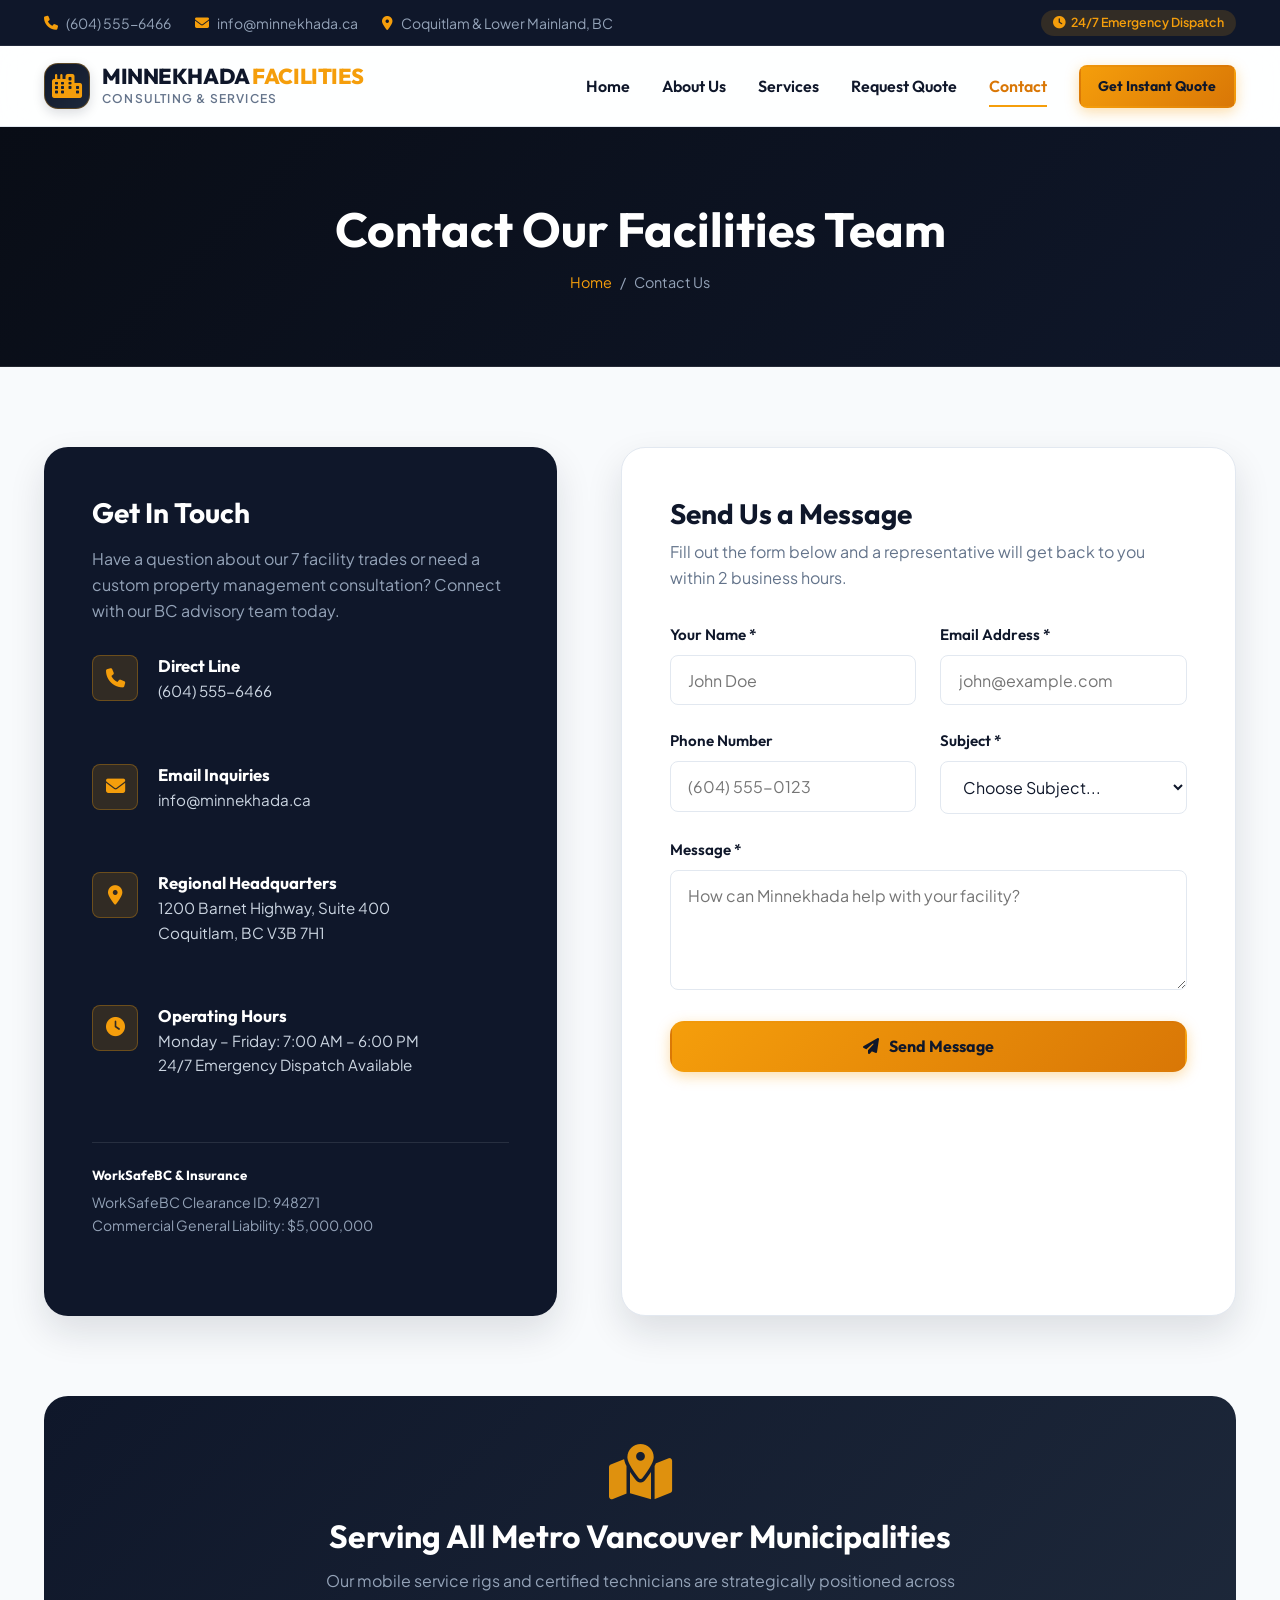
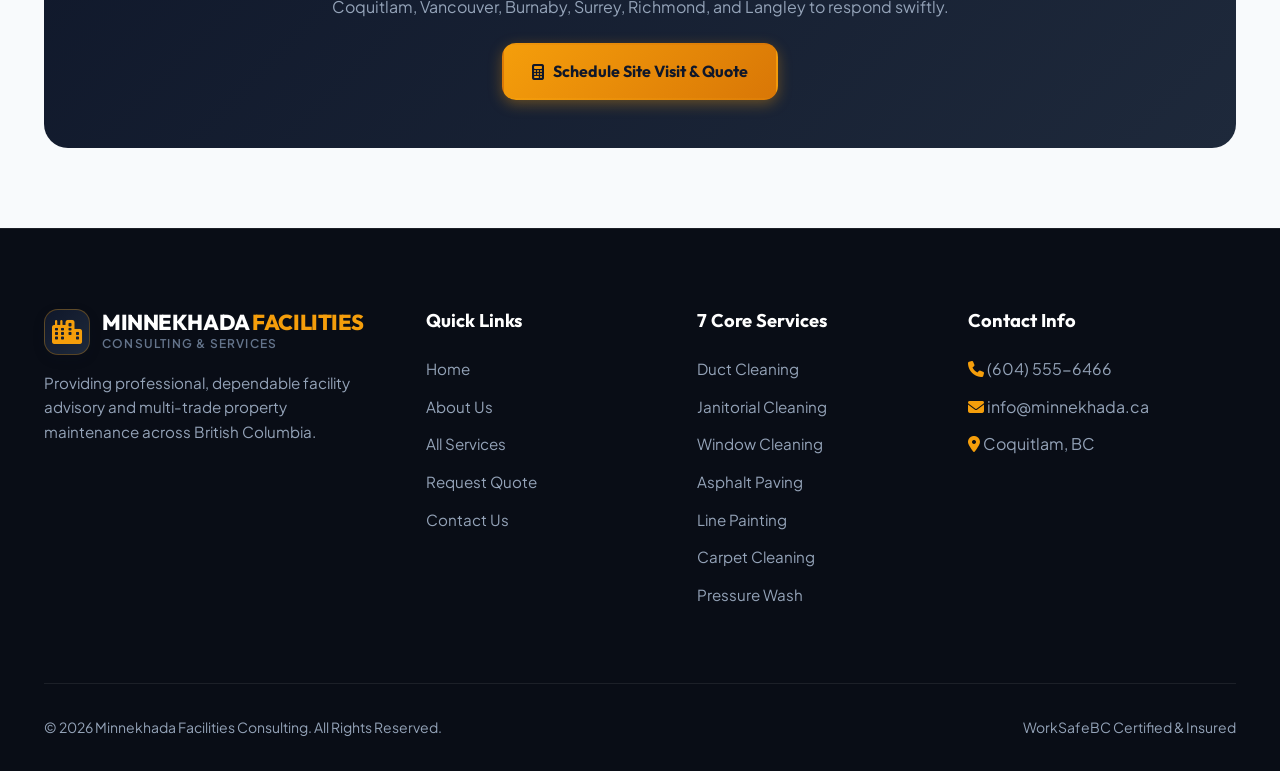
==== contact.html @ c1ce090d "Add complete website for Minnekhada Facilities Consulting" ====
<!DOCTYPE html>
<html lang="en">
<head>
  <meta charset="UTF-8">
  <meta name="viewport" content="width=device-width, initial-scale=1.0">
  <title>Contact Us | Minnekhada Facilities Consulting</title>
  <meta name="description" content="Contact Minnekhada Facilities Consulting for property management inquiries, service dispatch, or site consultations across Vancouver and the Lower Mainland.">
  <link rel="stylesheet" href="https://cdnjs.cloudflare.com/ajax/libs/font-awesome/6.4.0/css/all.min.css">
  <link rel="stylesheet" href="css/styles.css">
</head>
<body>

  <!-- Top Info Bar -->
  <div class="top-bar">
    <div class="container">
      <div class="top-info">
        <div class="top-info-item"><i class="fa-solid fa-phone"></i> (604) 555-6466</div>
        <div class="top-info-item"><i class="fa-solid fa-envelope"></i> info@minnekhada.ca</div>
        <div class="top-info-item"><i class="fa-solid fa-location-dot"></i> Coquitlam & Lower Mainland, BC</div>
      </div>
      <div class="top-badge"><i class="fa-solid fa-clock"></i> 24/7 Emergency Dispatch</div>
    </div>
  </div>

  <!-- Header -->
  <header class="navbar">
    <div class="container nav-container">
      <a href="index.html" class="brand-logo">
        <div class="brand-icon"><i class="fa-solid fa-city"></i></div>
        <div class="brand-text">
          <div class="brand-title">MINNEKHADA <span>FACILITIES</span></div>
          <div class="brand-subtitle">CONSULTING & SERVICES</div>
        </div>
      </a>

      <nav class="nav-menu" id="navMenu">
        <a href="index.html" class="nav-link">Home</a>
        <a href="about.html" class="nav-link">About Us</a>
        <a href="services.html" class="nav-link">Services</a>
        <a href="quote.html" class="nav-link">Request Quote</a>
        <a href="contact.html" class="nav-link active">Contact</a>
        <a href="quote.html" class="btn btn-primary btn-sm">Get Instant Quote</a>
      </nav>

      <button class="mobile-toggle" id="mobileToggle" aria-label="Toggle navigation menu">
        <i class="fa-solid fa-bars"></i>
      </button>
    </div>
  </header>

  <!-- Page Banner -->
  <section class="page-banner">
    <div class="container">
      <h1>Contact Our Facilities Team</h1>
      <div class="breadcrumb">
        <a href="index.html">Home</a> <span>/</span> <span>Contact Us</span>
      </div>
    </div>
  </section>

  <!-- Contact Section -->
  <section class="contact-section">
    <div class="container">
      <div class="contact-grid">

        <!-- Contact Info Box -->
        <div class="contact-info-card">
          <h3>Get In Touch</h3>
          <p>Have a question about our 7 facility trades or need a custom property management consultation? Connect with our BC advisory team today.</p>

          <div class="info-item">
            <div class="info-icon"><i class="fa-solid fa-phone"></i></div>
            <div class="info-text">
              <h5>Direct Line</h5>
              <p><a href="tel:6045556466">(604) 555-6466</a></p>
            </div>
          </div>

          <div class="info-item">
            <div class="info-icon"><i class="fa-solid fa-envelope"></i></div>
            <div class="info-text">
              <h5>Email Inquiries</h5>
              <p><a href="mailto:info@minnekhada.ca">info@minnekhada.ca</a></p>
            </div>
          </div>

          <div class="info-item">
            <div class="info-icon"><i class="fa-solid fa-location-dot"></i></div>
            <div class="info-text">
              <h5>Regional Headquarters</h5>
              <p>1200 Barnet Highway, Suite 400<br>Coquitlam, BC V3B 7H1</p>
            </div>
          </div>

          <div class="info-item">
            <div class="info-icon"><i class="fa-solid fa-clock"></i></div>
            <div class="info-text">
              <h5>Operating Hours</h5>
              <p>Monday – Friday: 7:00 AM – 6:00 PM<br>24/7 Emergency Dispatch Available</p>
            </div>
          </div>

          <div style="margin-top: 2rem; padding-top: 1.5rem; border-top: 1px solid rgba(255,255,255,0.1);">
            <h5 style="color: #FFFFFF; margin-bottom: 0.5rem;">WorkSafeBC & Insurance</h5>
            <p style="font-size: 0.875rem; color: #94A3B8;">WorkSafeBC Clearance ID: 948271<br>Commercial General Liability: $5,000,000</p>
          </div>
        </div>

        <!-- Contact Form Box -->
        <div style="background: #FFFFFF; padding: 3rem; border-radius: var(--radius-lg); border: 1px solid var(--border-color); box-shadow: var(--shadow-lg);">
          <h3 style="font-size: 1.75rem; color: var(--primary); margin-bottom: 0.5rem;">Send Us a Message</h3>
          <p style="color: var(--text-muted); margin-bottom: 2rem;">Fill out the form below and a representative will get back to you within 2 business hours.</p>

          <div id="contactSuccessMessage" style="display: none; background: #D1FAE5; border: 1px solid #10B981; color: #065F46; padding: 1.25rem; border-radius: var(--radius-sm); margin-bottom: 1.5rem;">
            <i class="fa-solid fa-circle-check"></i> Thank you! Your message has been sent successfully. We will contact you shortly.
          </div>

          <form id="contactForm">
            <div class="form-row">
              <div class="form-group">
                <label class="form-label" for="contactName">Your Name *</label>
                <input type="text" class="form-control" id="contactName" placeholder="John Doe" required>
              </div>

              <div class="form-group">
                <label class="form-label" for="contactEmail">Email Address *</label>
                <input type="email" class="form-control" id="contactEmail" placeholder="john@example.com" required>
              </div>
            </div>

            <div class="form-row">
              <div class="form-group">
                <label class="form-label" for="contactPhone">Phone Number</label>
                <input type="tel" class="form-control" id="contactPhone" placeholder="(604) 555-0123">
              </div>

              <div class="form-group">
                <label class="form-label" for="contactSubject">Subject *</label>
                <select class="form-control" id="contactSubject" required>
                  <option value="">Choose Subject...</option>
                  <option value="General Inquiry">General Inquiry</option>
                  <option value="Strata Maintenance Proposal">Strata Maintenance Proposal</option>
                  <option value="Commercial Contract Request">Commercial Contract Request</option>
                  <option value="Urgent Dispatch Request">Urgent Dispatch Request</option>
                </select>
              </div>
            </div>

            <div class="form-group">
              <label class="form-label" for="contactMessage">Message *</label>
              <textarea class="form-control" id="contactMessage" placeholder="How can Minnekhada help with your facility?" required></textarea>
            </div>

            <button type="submit" class="btn btn-primary" style="width: 100%;">
              <i class="fa-solid fa-paper-plane"></i> Send Message
            </button>
          </form>
        </div>

      </div>
    </div>
  </section>

  <!-- Service Region Map Component -->
  <section style="padding-bottom: 5rem;">
    <div class="container">
      <div style="background: linear-gradient(135deg, var(--primary) 0%, var(--primary-light) 100%); color: #FFFFFF; padding: 3rem; border-radius: var(--radius-lg); text-align: center; position: relative; overflow: hidden;">
        <i class="fa-solid fa-map-location-dot" style="font-size: 3.5rem; color: var(--accent); margin-bottom: 1rem; opacity: 0.9;"></i>
        <h3 style="color: #FFFFFF; font-size: 2rem; margin-bottom: 0.75rem;">Serving All Metro Vancouver Municipalities</h3>
        <p style="max-width: 650px; margin: 0 auto 1.5rem; color: #94A3B8;">
          Our mobile service rigs and certified technicians are strategically positioned across Coquitlam, Vancouver, Burnaby, Surrey, Richmond, and Langley to respond swiftly.
        </p>
        <a href="quote.html" class="btn btn-primary"><i class="fa-solid fa-calculator"></i> Schedule Site Visit & Quote</a>
      </div>
    </div>
  </section>

  <!-- Footer -->
  <footer>
    <div class="container">
      <div class="footer-grid">
        <div class="footer-brand">
          <a href="index.html" class="brand-logo">
            <div class="brand-icon"><i class="fa-solid fa-city"></i></div>
            <div class="brand-text">
              <div class="brand-title">MINNEKHADA <span>FACILITIES</span></div>
              <div class="brand-subtitle">CONSULTING & SERVICES</div>
            </div>
          </a>
          <p>Providing professional, dependable facility advisory and multi-trade property maintenance across British Columbia.</p>
        </div>

        <div class="footer-col">
          <h4>Quick Links</h4>
          <ul class="footer-links">
            <li><a href="index.html">Home</a></li>
            <li><a href="about.html">About Us</a></li>
            <li><a href="services.html">All Services</a></li>
            <li><a href="quote.html">Request Quote</a></li>
            <li><a href="contact.html">Contact Us</a></li>
          </ul>
        </div>

        <div class="footer-col">
          <h4>7 Core Services</h4>
          <ul class="footer-links">
            <li><a href="services.html#duct-cleaning">Duct Cleaning</a></li>
            <li><a href="services.html#janitorial-cleaning">Janitorial Cleaning</a></li>
            <li><a href="services.html#window-cleaning">Window Cleaning</a></li>
            <li><a href="services.html#asphalt-paving">Asphalt Paving</a></li>
            <li><a href="services.html#line-painting">Line Painting</a></li>
            <li><a href="services.html#carpet-cleaning">Carpet Cleaning</a></li>
            <li><a href="services.html#pressure-wash">Pressure Wash</a></li>
          </ul>
        </div>

        <div class="footer-col">
          <h4>Contact Info</h4>
          <ul class="footer-links">
            <li><i class="fa-solid fa-phone" style="color: var(--accent);"></i> (604) 555-6466</li>
            <li><i class="fa-solid fa-envelope" style="color: var(--accent);"></i> info@minnekhada.ca</li>
            <li><i class="fa-solid fa-location-dot" style="color: var(--accent);"></i> Coquitlam, BC</li>
          </ul>
        </div>
      </div>

      <div class="footer-bottom">
        <div>© 2026 Minnekhada Facilities Consulting. All Rights Reserved.</div>
        <div>WorkSafeBC Certified & Insured</div>
      </div>
    </div>
  </footer>

  <script src="js/main.js"></script>
</body>
</html>
---- css/styles.css ----
/* -------------------------------------------------------------------------- */
/* Minnekhada Facilities Consulting - Master Stylesheet                       */
/* -------------------------------------------------------------------------- */

@import url('https://fonts.googleapis.com/css2?family=Outfit:wght@400;500;600;700;800&family=Plus+Jakarta+Sans:wght@400;500;600;700&display=swap');

:root {
  --primary: #0F172A;
  --primary-light: #1E293B;
  --accent: #F59E0B;
  --accent-hover: #D97706;
  --accent-light: rgba(245, 158, 11, 0.12);
  --secondary: #0284C7;
  --secondary-hover: #0369A1;
  --text-dark: #0F172A;
  --text-muted: #64748B;
  --text-light: #F8FAFC;
  --bg-light: #F8FAFC;
  --bg-card: #FFFFFF;
  --bg-dark: #090D16;
  --border-color: #E2E8F0;
  --border-dark: #1E293B;
  
  --shadow-sm: 0 1px 3px rgba(0,0,0,0.08);
  --shadow-md: 0 6px 16px rgba(15, 23, 42, 0.08);
  --shadow-lg: 0 16px 36px rgba(15, 23, 42, 0.12);
  --shadow-glow: 0 0 25px rgba(245, 158, 11, 0.35);

  --glass-bg: rgba(255, 255, 255, 0.85);
  --glass-border: rgba(255, 255, 255, 0.4);
  --glass-dark: rgba(15, 23, 42, 0.9);

  --radius-sm: 8px;
  --radius-md: 14px;
  --radius-lg: 24px;
  --radius-full: 9999px;

  --transition: all 0.3s cubic-bezier(0.4, 0, 0.2, 1);
  --font-heading: 'Outfit', -apple-system, sans-serif;
  --font-body: 'Plus Jakarta Sans', -apple-system, sans-serif;
}

/* Reset & Base */
*, *::before, *::after {
  box-sizing: border-box;
  margin: 0;
  padding: 0;
}

html {
  scroll-behavior: smooth;
  font-size: 16px;
}

body {
  font-family: var(--font-body);
  color: var(--text-dark);
  background-color: var(--bg-light);
  line-height: 1.6;
  -webkit-font-smoothing: antialiased;
  overflow-x: hidden;
}

h1, h2, h3, h4, h5, h6 {
  font-family: var(--font-heading);
  color: var(--text-dark);
  line-height: 1.25;
  font-weight: 700;
}

a {
  text-decoration: none;
  color: inherit;
  transition: var(--transition);
}

img {
  max-width: 100%;
  height: auto;
  display: block;
}

ul {
  list-style: none;
}

/* Container */
.container {
  width: 100%;
  max-width: 1240px;
  margin: 0 auto;
  padding: 0 1.5rem;
}

/* Top Bar */
.top-bar {
  background-color: var(--primary);
  color: #94A3B8;
  font-size: 0.875rem;
  padding: 0.6rem 0;
  border-bottom: 1px solid rgba(255, 255, 255, 0.08);
}

.top-bar .container {
  display: flex;
  justify-content: space-between;
  align-items: center;
}

.top-info {
  display: flex;
  gap: 1.5rem;
  align-items: center;
}

.top-info-item {
  display: flex;
  align-items: center;
  gap: 0.5rem;
}

.top-info-item i {
  color: var(--accent);
}

.top-badge {
  background: rgba(245, 158, 11, 0.15);
  color: var(--accent);
  padding: 0.2rem 0.75rem;
  border-radius: var(--radius-full);
  font-weight: 600;
  font-size: 0.775rem;
  display: inline-flex;
  align-items: center;
  gap: 0.4rem;
}

/* Header & Navbar */
.navbar {
  position: sticky;
  top: 0;
  z-index: 1000;
  background: var(--glass-bg);
  backdrop-filter: blur(16px);
  -webkit-backdrop-filter: blur(16px);
  border-bottom: 1px solid var(--border-color);
  transition: var(--transition);
}

.navbar.scrolled {
  box-shadow: var(--shadow-md);
  background: rgba(255, 255, 255, 0.95);
}

.nav-container {
  display: flex;
  justify-content: space-between;
  align-items: center;
  height: 80px;
}

.brand-logo {
  display: flex;
  align-items: center;
  gap: 0.75rem;
}

.brand-icon {
  width: 46px;
  height: 46px;
  background: linear-gradient(135deg, var(--primary) 0%, var(--primary-light) 100%);
  border-radius: var(--radius-md);
  display: flex;
  align-items: center;
  justify-content: center;
  color: var(--accent);
  font-size: 1.5rem;
  box-shadow: 0 4px 12px rgba(15, 23, 42, 0.15);
  border: 1px solid rgba(245, 158, 11, 0.3);
}

.brand-text {
  display: flex;
  flex-direction: column;
}

.brand-title {
  font-family: var(--font-heading);
  font-weight: 800;
  font-size: 1.35rem;
  letter-spacing: -0.02em;
  color: var(--primary);
  line-height: 1.1;
}

.brand-title span {
  color: var(--accent);
}

.brand-subtitle {
  font-size: 0.75rem;
  font-weight: 600;
  text-transform: uppercase;
  letter-spacing: 0.1em;
  color: var(--text-muted);
}

.nav-menu {
  display: flex;
  align-items: center;
  gap: 2rem;
}

.nav-link {
  font-family: var(--font-heading);
  font-weight: 600;
  font-size: 1rem;
  color: var(--text-dark);
  position: relative;
  padding: 0.5rem 0;
}

.nav-link::after {
  content: '';
  position: absolute;
  bottom: 0;
  left: 0;
  width: 0%;
  height: 2px;
  background-color: var(--accent);
  transition: var(--transition);
}

.nav-link:hover::after,
.nav-link.active::after {
  width: 100%;
}

.nav-link.active {
  color: var(--accent-hover);
}

.mobile-toggle {
  display: none;
  background: none;
  border: none;
  font-size: 1.5rem;
  color: var(--primary);
  cursor: pointer;
}

/* Buttons */
.btn {
  display: inline-flex;
  align-items: center;
  justify-content: center;
  gap: 0.6rem;
  font-family: var(--font-heading);
  font-weight: 700;
  font-size: 1rem;
  padding: 0.85rem 1.75rem;
  border-radius: var(--radius-md);
  border: 2px solid transparent;
  cursor: pointer;
  transition: var(--transition);
  box-shadow: var(--shadow-sm);
}

.btn-primary {
  background: linear-gradient(135deg, var(--accent) 0%, var(--accent-hover) 100%);
  color: var(--primary);
  box-shadow: 0 4px 14px rgba(245, 158, 11, 0.35);
}

.btn-primary:hover {
  transform: translateY(-2px);
  box-shadow: 0 8px 20px rgba(245, 158, 11, 0.45);
}

.btn-dark {
  background: var(--primary);
  color: #FFFFFF;
}

.btn-dark:hover {
  background: var(--primary-light);
  transform: translateY(-2px);
  box-shadow: var(--shadow-md);
}

.btn-outline {
  background: transparent;
  border-color: var(--border-color);
  color: var(--primary);
}

.btn-outline:hover {
  border-color: var(--primary);
  background: var(--primary);
  color: #FFFFFF;
}

.btn-outline-white {
  background: transparent;
  border-color: rgba(255, 255, 255, 0.3);
  color: #FFFFFF;
}

.btn-outline-white:hover {
  background: #FFFFFF;
  color: var(--primary);
}

.btn-sm {
  padding: 0.5rem 1.1rem;
  font-size: 0.875rem;
  border-radius: var(--radius-sm);
}

/* Hero Section */
.hero {
  position: relative;
  background: linear-gradient(135deg, #090D16 0%, #0F172A 60%, #1E293B 100%);
  color: #FFFFFF;
  padding: 5rem 0 6rem;
  overflow: hidden;
}

.hero::before {
  content: '';
  position: absolute;
  top: 0;
  right: 0;
  width: 60%;
  height: 100%;
  background: radial-gradient(circle at 70% 30%, rgba(245, 158, 11, 0.15) 0%, transparent 60%);
  pointer-events: none;
}

.hero-grid {
  display: grid;
  grid-template-columns: 1.1fr 0.9fr;
  gap: 3.5rem;
  align-items: center;
}

.hero-tag {
  display: inline-flex;
  align-items: center;
  gap: 0.5rem;
  background: rgba(245, 158, 11, 0.15);
  border: 1px solid rgba(245, 158, 11, 0.3);
  color: var(--accent);
  padding: 0.4rem 1rem;
  border-radius: var(--radius-full);
  font-size: 0.875rem;
  font-weight: 700;
  margin-bottom: 1.25rem;
  text-transform: uppercase;
  letter-spacing: 0.05em;
}

.hero-title {
  font-size: 3.5rem;
  font-weight: 800;
  color: #FFFFFF;
  line-height: 1.1;
  margin-bottom: 1.25rem;
  letter-spacing: -0.03em;
}

.hero-title span {
  background: linear-gradient(135deg, #F59E0B 0%, #FBBF24 100%);
  -webkit-background-clip: text;
  -webkit-text-fill-color: transparent;
}

.hero-subtitle {
  font-size: 1.15rem;
  color: #94A3B8;
  margin-bottom: 2rem;
  max-width: 580px;
}

.hero-actions {
  display: flex;
  gap: 1rem;
  flex-wrap: wrap;
  margin-bottom: 2.5rem;
}

.hero-features {
  display: grid;
  grid-template-columns: repeat(3, 1fr);
  gap: 1rem;
  padding-top: 2rem;
  border-top: 1px solid rgba(255, 255, 255, 0.1);
}

.hero-feature-item {
  display: flex;
  align-items: center;
  gap: 0.6rem;
  font-size: 0.9rem;
  color: #CBD5E1;
}

.hero-feature-item i {
  color: var(--accent);
}

.hero-card-wrapper {
  position: relative;
}

.hero-image-card {
  position: relative;
  border-radius: var(--radius-lg);
  overflow: hidden;
  box-shadow: 0 20px 40px rgba(0, 0, 0, 0.4);
  border: 1px solid rgba(255, 255, 255, 0.1);
}

.hero-image-card img {
  width: 100%;
  height: 480px;
  object-fit: cover;
}

.hero-floating-badge {
  position: absolute;
  bottom: -20px;
  left: -20px;
  background: var(--glass-dark);
  backdrop-filter: blur(12px);
  border: 1px solid rgba(255, 255, 255, 0.15);
  border-radius: var(--radius-md);
  padding: 1.25rem;
  display: flex;
  align-items: center;
  gap: 1rem;
  color: #FFFFFF;
  box-shadow: var(--shadow-lg);
}

.badge-icon {
  width: 48px;
  height: 48px;
  background: var(--accent);
  color: var(--primary);
  border-radius: 50%;
  display: flex;
  align-items: center;
  justify-content: center;
  font-size: 1.4rem;
}

.badge-text .stat {
  font-family: var(--font-heading);
  font-weight: 800;
  font-size: 1.4rem;
  line-height: 1;
}

.badge-text .label {
  font-size: 0.8rem;
  color: #94A3B8;
}

/* Section Header */
.section-header {
  text-align: center;
  max-width: 700px;
  margin: 0 auto 3.5rem;
}

.section-tag {
  display: inline-block;
  color: var(--accent-hover);
  font-weight: 700;
  font-size: 0.875rem;
  text-transform: uppercase;
  letter-spacing: 0.1em;
  margin-bottom: 0.5rem;
}

.section-title {
  font-size: 2.5rem;
  letter-spacing: -0.02em;
  color: var(--primary);
  margin-bottom: 1rem;
}

.section-desc {
  font-size: 1.05rem;
  color: var(--text-muted);
}

/* Services Overview Section */
.services-section {
  padding: 6rem 0;
  background-color: #FFFFFF;
}

.services-grid {
  display: grid;
  grid-template-columns: repeat(auto-fit, minmax(340px, 1fr));
  gap: 2rem;
}

.service-card {
  background: #FFFFFF;
  border: 1px solid var(--border-color);
  border-radius: var(--radius-md);
  overflow: hidden;
  transition: var(--transition);
  display: flex;
  flex-direction: column;
}

.service-card:hover {
  transform: translateY(-8px);
  box-shadow: var(--shadow-lg);
  border-color: rgba(245, 158, 11, 0.4);
}

.service-img-wrapper {
  position: relative;
  height: 220px;
  overflow: hidden;
}

.service-img-wrapper img {
  width: 100%;
  height: 100%;
  object-fit: cover;
  transition: transform 0.5s ease;
}

.service-card:hover .service-img-wrapper img {
  transform: scale(1.08);
}

.service-badge {
  position: absolute;
  top: 1rem;
  right: 1rem;
  background: rgba(15, 23, 42, 0.85);
  backdrop-filter: blur(8px);
  color: var(--accent);
  width: 42px;
  height: 42px;
  border-radius: 50%;
  display: flex;
  align-items: center;
  justify-content: center;
  font-size: 1.1rem;
  border: 1px solid rgba(245, 158, 11, 0.3);
}

.service-content {
  padding: 1.75rem;
  display: flex;
  flex-direction: column;
  flex-grow: 1;
}

.service-title {
  font-size: 1.35rem;
  margin-bottom: 0.75rem;
  color: var(--primary);
}

.service-description {
  font-size: 0.95rem;
  color: var(--text-muted);
  margin-bottom: 1.25rem;
  flex-grow: 1;
}

.service-features-list {
  margin-bottom: 1.5rem;
  padding-top: 1rem;
  border-top: 1px dashed var(--border-color);
}

.service-features-list li {
  display: flex;
  align-items: center;
  gap: 0.5rem;
  font-size: 0.875rem;
  color: var(--text-dark);
  margin-bottom: 0.4rem;
}

.service-features-list li i {
  color: #10B981;
}

.service-footer {
  display: flex;
  align-items: center;
  justify-content: space-between;
}

.link-btn {
  font-family: var(--font-heading);
  font-weight: 700;
  font-size: 0.9rem;
  color: var(--primary);
  display: inline-flex;
  align-items: center;
  gap: 0.4rem;
}

.link-btn i {
  transition: var(--transition);
}

.link-btn:hover i {
  transform: translateX(4px);
  color: var(--accent-hover);
}

/* Why Choose Us / Consulting Model */
.why-us {
  padding: 6rem 0;
  background: var(--bg-light);
  position: relative;
}

.why-grid {
  display: grid;
  grid-template-columns: 1fr 1fr;
  gap: 4rem;
  align-items: center;
}

.why-image-side {
  position: relative;
}

.why-main-img {
  border-radius: var(--radius-lg);
  box-shadow: var(--shadow-lg);
}

.why-experience-badge {
  position: absolute;
  top: -20px;
  right: -20px;
  background: var(--accent);
  color: var(--primary);
  padding: 1.5rem;
  border-radius: var(--radius-md);
  box-shadow: var(--shadow-md);
  text-align: center;
}

.why-experience-badge .years {
  font-family: var(--font-heading);
  font-weight: 800;
  font-size: 2.2rem;
  line-height: 1;
}

.why-experience-badge .text {
  font-size: 0.85rem;
  font-weight: 700;
  text-transform: uppercase;
}

.feature-box-grid {
  display: grid;
  grid-template-columns: 1fr 1fr;
  gap: 1.5rem;
  margin-top: 2rem;
}

.feature-box {
  background: #FFFFFF;
  padding: 1.5rem;
  border-radius: var(--radius-md);
  border: 1px solid var(--border-color);
  box-shadow: var(--shadow-sm);
  transition: var(--transition);
}

.feature-box:hover {
  transform: translateY(-4px);
  box-shadow: var(--shadow-md);
  border-color: var(--accent);
}

.feature-icon {
  width: 44px;
  height: 44px;
  background: var(--accent-light);
  color: var(--accent-hover);
  border-radius: var(--radius-sm);
  display: flex;
  align-items: center;
  justify-content: center;
  font-size: 1.25rem;
  margin-bottom: 1rem;
}

.feature-box h4 {
  font-size: 1.1rem;
  margin-bottom: 0.5rem;
}

.feature-box p {
  font-size: 0.875rem;
  color: var(--text-muted);
}

/* Stats Counter Section */
.stats-section {
  background: linear-gradient(135deg, var(--primary) 0%, var(--primary-light) 100%);
  color: #FFFFFF;
  padding: 4.5rem 0;
}

.stats-grid {
  display: grid;
  grid-template-columns: repeat(4, 1fr);
  gap: 2rem;
  text-align: center;
}

.stat-item .stat-number {
  font-family: var(--font-heading);
  font-size: 3rem;
  font-weight: 800;
  color: var(--accent);
  margin-bottom: 0.25rem;
}

.stat-item .stat-label {
  font-size: 0.95rem;
  color: #94A3B8;
  font-weight: 500;
}

/* Testimonials */
.testimonials {
  padding: 6rem 0;
  background: #FFFFFF;
}

.testimonials-grid {
  display: grid;
  grid-template-columns: repeat(auto-fit, minmax(320px, 1fr));
  gap: 2rem;
}

.testimonial-card {
  background: var(--bg-light);
  padding: 2rem;
  border-radius: var(--radius-md);
  border: 1px solid var(--border-color);
  position: relative;
}

.stars {
  color: var(--accent);
  margin-bottom: 1rem;
  font-size: 0.9rem;
}

.testimonial-text {
  font-size: 0.975rem;
  color: var(--text-dark);
  font-style: italic;
  margin-bottom: 1.5rem;
}

.client-info {
  display: flex;
  align-items: center;
  gap: 1rem;
}

.client-avatar {
  width: 48px;
  height: 48px;
  border-radius: 50%;
  object-fit: cover;
}

.client-name {
  font-family: var(--font-heading);
  font-weight: 700;
  font-size: 1rem;
}

.client-role {
  font-size: 0.8rem;
  color: var(--text-muted);
}

/* Service Areas Banner */
.areas-section {
  padding: 4rem 0;
  background: #090D16;
  color: #FFFFFF;
  border-top: 1px solid rgba(255, 255, 255, 0.08);
}

.areas-content {
  display: flex;
  align-items: center;
  justify-content: space-between;
  gap: 2rem;
  flex-wrap: wrap;
}

.areas-text h3 {
  color: #FFFFFF;
  font-size: 1.75rem;
  margin-bottom: 0.5rem;
}

.areas-text p {
  color: #94A3B8;
}

.cities-list {
  display: flex;
  gap: 0.75rem;
  flex-wrap: wrap;
}

.city-badge {
  background: rgba(255, 255, 255, 0.08);
  border: 1px solid rgba(255, 255, 255, 0.15);
  color: #F8FAFC;
  padding: 0.4rem 1rem;
  border-radius: var(--radius-full);
  font-size: 0.85rem;
  font-weight: 600;
}

/* CTA Section */
.cta-banner {
  background: linear-gradient(135deg, var(--accent) 0%, #D97706 100%);
  color: var(--primary);
  padding: 4.5rem 0;
  text-align: center;
  position: relative;
}

.cta-banner h2 {
  color: var(--primary);
  font-size: 2.75rem;
  margin-bottom: 1rem;
}

.cta-banner p {
  font-size: 1.15rem;
  margin-bottom: 2rem;
  max-width: 650px;
  margin-left: auto;
  margin-right: auto;
  font-weight: 500;
}

.cta-buttons {
  display: flex;
  gap: 1rem;
  justify-content: center;
}

/* Page Banner (Header for secondary pages) */
.page-banner {
  background: linear-gradient(135deg, #090D16 0%, #0F172A 100%);
  color: #FFFFFF;
  padding: 4.5rem 0;
  text-align: center;
  border-bottom: 1px solid rgba(255, 255, 255, 0.1);
}

.page-banner h1 {
  color: #FFFFFF;
  font-size: 3rem;
  margin-bottom: 0.75rem;
}

.breadcrumb {
  display: flex;
  justify-content: center;
  gap: 0.5rem;
  font-size: 0.9rem;
  color: #94A3B8;
}

.breadcrumb a {
  color: var(--accent);
}

/* Detailed Services Tab / Layout */
.services-detail-section {
  padding: 5rem 0;
}

.service-detail-item {
  display: grid;
  grid-template-columns: 1fr 1fr;
  gap: 4rem;
  align-items: center;
  margin-bottom: 5rem;
  padding-bottom: 5rem;
  border-bottom: 1px solid var(--border-color);
}

.service-detail-item:last-child {
  margin-bottom: 0;
  padding-bottom: 0;
  border-bottom: none;
}

.service-detail-item.reverse {
  grid-template-columns: 1fr 1fr;
  direction: rtl;
}

.service-detail-item.reverse .service-detail-text {
  direction: ltr;
}

.service-detail-item.reverse .service-detail-image {
  direction: ltr;
}

.service-detail-image {
  border-radius: var(--radius-lg);
  overflow: hidden;
  box-shadow: var(--shadow-lg);
}

.service-detail-image img {
  width: 100%;
  height: 380px;
  object-fit: cover;
}

.service-detail-text .service-num {
  font-family: var(--font-heading);
  font-size: 3.5rem;
  font-weight: 800;
  color: var(--accent);
  opacity: 0.4;
  line-height: 1;
}

.service-detail-text h2 {
  font-size: 2.25rem;
  color: var(--primary);
  margin-bottom: 1rem;
}

.service-detail-text p {
  color: var(--text-muted);
  font-size: 1.05rem;
  margin-bottom: 1.5rem;
}

.service-benefits-grid {
  display: grid;
  grid-template-columns: 1fr 1fr;
  gap: 1rem;
  margin-bottom: 2rem;
}

.benefit-item {
  display: flex;
  align-items: flex-start;
  gap: 0.6rem;
  font-size: 0.95rem;
}

.benefit-item i {
  color: #10B981;
  margin-top: 0.2rem;
}

/* Quote Calculator Page */
.quote-section {
  padding: 5rem 0;
}

.quote-wrapper {
  background: #FFFFFF;
  border-radius: var(--radius-lg);
  box-shadow: var(--shadow-lg);
  border: 1px solid var(--border-color);
  padding: 3rem;
  max-width: 900px;
  margin: 0 auto;
}

.quote-steps-nav {
  display: flex;
  justify-content: space-between;
  margin-bottom: 3rem;
  position: relative;
}

.quote-steps-nav::before {
  content: '';
  position: absolute;
  top: 20px;
  left: 10%;
  width: 80%;
  height: 2px;
  background: var(--border-color);
  z-index: 1;
}

.step-indicator {
  position: relative;
  z-index: 2;
  background: #FFFFFF;
  padding: 0 1rem;
  display: flex;
  flex-direction: column;
  align-items: center;
}

.step-number {
  width: 40px;
  height: 40px;
  border-radius: 50%;
  background: var(--bg-light);
  border: 2px solid var(--border-color);
  display: flex;
  align-items: center;
  justify-content: center;
  font-family: var(--font-heading);
  font-weight: 700;
  margin-bottom: 0.5rem;
  transition: var(--transition);
}

.step-indicator.active .step-number {
  background: var(--accent);
  border-color: var(--accent);
  color: var(--primary);
  box-shadow: 0 0 12px rgba(245, 158, 11, 0.4);
}

.step-label {
  font-size: 0.85rem;
  font-weight: 600;
  color: var(--text-muted);
}

.step-indicator.active .step-label {
  color: var(--primary);
}

.services-selection-grid {
  display: grid;
  grid-template-columns: repeat(auto-fit, minmax(220px, 1fr));
  gap: 1.25rem;
  margin-bottom: 2rem;
}

.service-select-card {
  border: 2px solid var(--border-color);
  border-radius: var(--radius-md);
  padding: 1.25rem;
  cursor: pointer;
  transition: var(--transition);
  text-align: center;
  display: flex;
  flex-direction: column;
  align-items: center;
}

.service-select-card:hover {
  border-color: var(--accent);
}

.service-select-card.selected {
  border-color: var(--accent);
  background: var(--accent-light);
}

.service-select-card i {
  font-size: 2rem;
  color: var(--primary);
  margin-bottom: 0.75rem;
}

.service-select-card.selected i {
  color: var(--accent-hover);
}

.service-select-card h4 {
  font-size: 1rem;
  margin-bottom: 0.25rem;
}

/* Form Controls */
.form-group {
  margin-bottom: 1.5rem;
}

.form-label {
  display: block;
  font-family: var(--font-heading);
  font-weight: 600;
  font-size: 0.95rem;
  margin-bottom: 0.5rem;
  color: var(--primary);
}

.form-control {
  width: 100%;
  padding: 0.85rem 1.1rem;
  font-family: var(--font-body);
  font-size: 1rem;
  border: 1px solid var(--border-color);
  border-radius: var(--radius-sm);
  background-color: #FFFFFF;
  color: var(--text-dark);
  transition: var(--transition);
}

.form-control:focus {
  outline: none;
  border-color: var(--accent);
  box-shadow: 0 0 0 3px rgba(245, 158, 11, 0.2);
}

textarea.form-control {
  resize: vertical;
  min-height: 120px;
}

.form-row {
  display: grid;
  grid-template-columns: 1fr 1fr;
  gap: 1.5rem;
}

/* Contact Page Layout */
.contact-section {
  padding: 5rem 0;
}

.contact-grid {
  display: grid;
  grid-template-columns: 1fr 1.2fr;
  gap: 4rem;
}

.contact-info-card {
  background: var(--primary);
  color: #FFFFFF;
  padding: 3rem;
  border-radius: var(--radius-lg);
  box-shadow: var(--shadow-lg);
}

.contact-info-card h3 {
  color: #FFFFFF;
  font-size: 1.75rem;
  margin-bottom: 1rem;
}

.contact-info-card p {
  color: #94A3B8;
  margin-bottom: 2rem;
}

.info-item {
  display: flex;
  align-items: flex-start;
  gap: 1.25rem;
  margin-bottom: 1.75rem;
}

.info-icon {
  width: 46px;
  height: 46px;
  background: rgba(245, 158, 11, 0.15);
  border: 1px solid rgba(245, 158, 11, 0.3);
  color: var(--accent);
  border-radius: var(--radius-sm);
  display: flex;
  align-items: center;
  justify-content: center;
  font-size: 1.2rem;
  flex-shrink: 0;
}

.info-text h5 {
  color: #FFFFFF;
  font-size: 1.05rem;
  margin-bottom: 0.2rem;
}

.info-text p, .info-text a {
  color: #CBD5E1;
  font-size: 0.95rem;
}

/* Footer */
footer {
  background: var(--bg-dark);
  color: #94A3B8;
  padding: 5rem 0 2rem;
  border-top: 1px solid rgba(255, 255, 255, 0.08);
}

.footer-grid {
  display: grid;
  grid-template-columns: 1.5fr 1fr 1fr 1.2fr;
  gap: 3rem;
  margin-bottom: 4rem;
}

.footer-brand .brand-title {
  color: #FFFFFF;
}

.footer-brand p {
  margin-top: 1rem;
  font-size: 0.95rem;
  color: #94A3B8;
  max-width: 320px;
}

.footer-col h4 {
  color: #FFFFFF;
  font-size: 1.15rem;
  margin-bottom: 1.5rem;
  position: relative;
}

.footer-links li {
  margin-bottom: 0.75rem;
}

.footer-links a {
  color: #94A3B8;
  font-size: 0.95rem;
}

.footer-links a:hover {
  color: var(--accent);
  padding-left: 4px;
}

.footer-bottom {
  padding-top: 2rem;
  border-top: 1px solid rgba(255, 255, 255, 0.08);
  display: flex;
  justify-content: space-between;
  align-items: center;
  flex-wrap: wrap;
  gap: 1rem;
  font-size: 0.875rem;
}

/* Responsive */
@media (max-width: 992px) {
  .hero-grid, .why-grid, .contact-grid, .service-detail-item, .service-detail-item.reverse {
    grid-template-columns: 1fr;
    gap: 3rem;
  }
  
  .mobile-toggle {
    display: block;
  }

  .nav-menu {
    position: fixed;
    top: 80px;
    left: -100%;
    width: 100%;
    height: calc(100vh - 80px);
    background: var(--primary);
    flex-direction: column;
    padding: 3rem 2rem;
    transition: var(--transition);
    align-items: flex-start;
  }

  .nav-menu.active {
    left: 0;
  }

  .nav-link {
    color: #FFFFFF;
    font-size: 1.25rem;
  }

  .stats-grid {
    grid-template-columns: repeat(2, 1fr);
  }

  .footer-grid {
    grid-template-columns: 1fr 1fr;
  }

  .hero-title {
    font-size: 2.75rem;
  }
}

@media (max-width: 640px) {
  .hero-features {
    grid-template-columns: 1fr;
  }

  .form-row, .feature-box-grid, .stats-grid, .footer-grid {
    grid-template-columns: 1fr;
  }

  .quote-wrapper {
    padding: 1.5rem;
  }
}
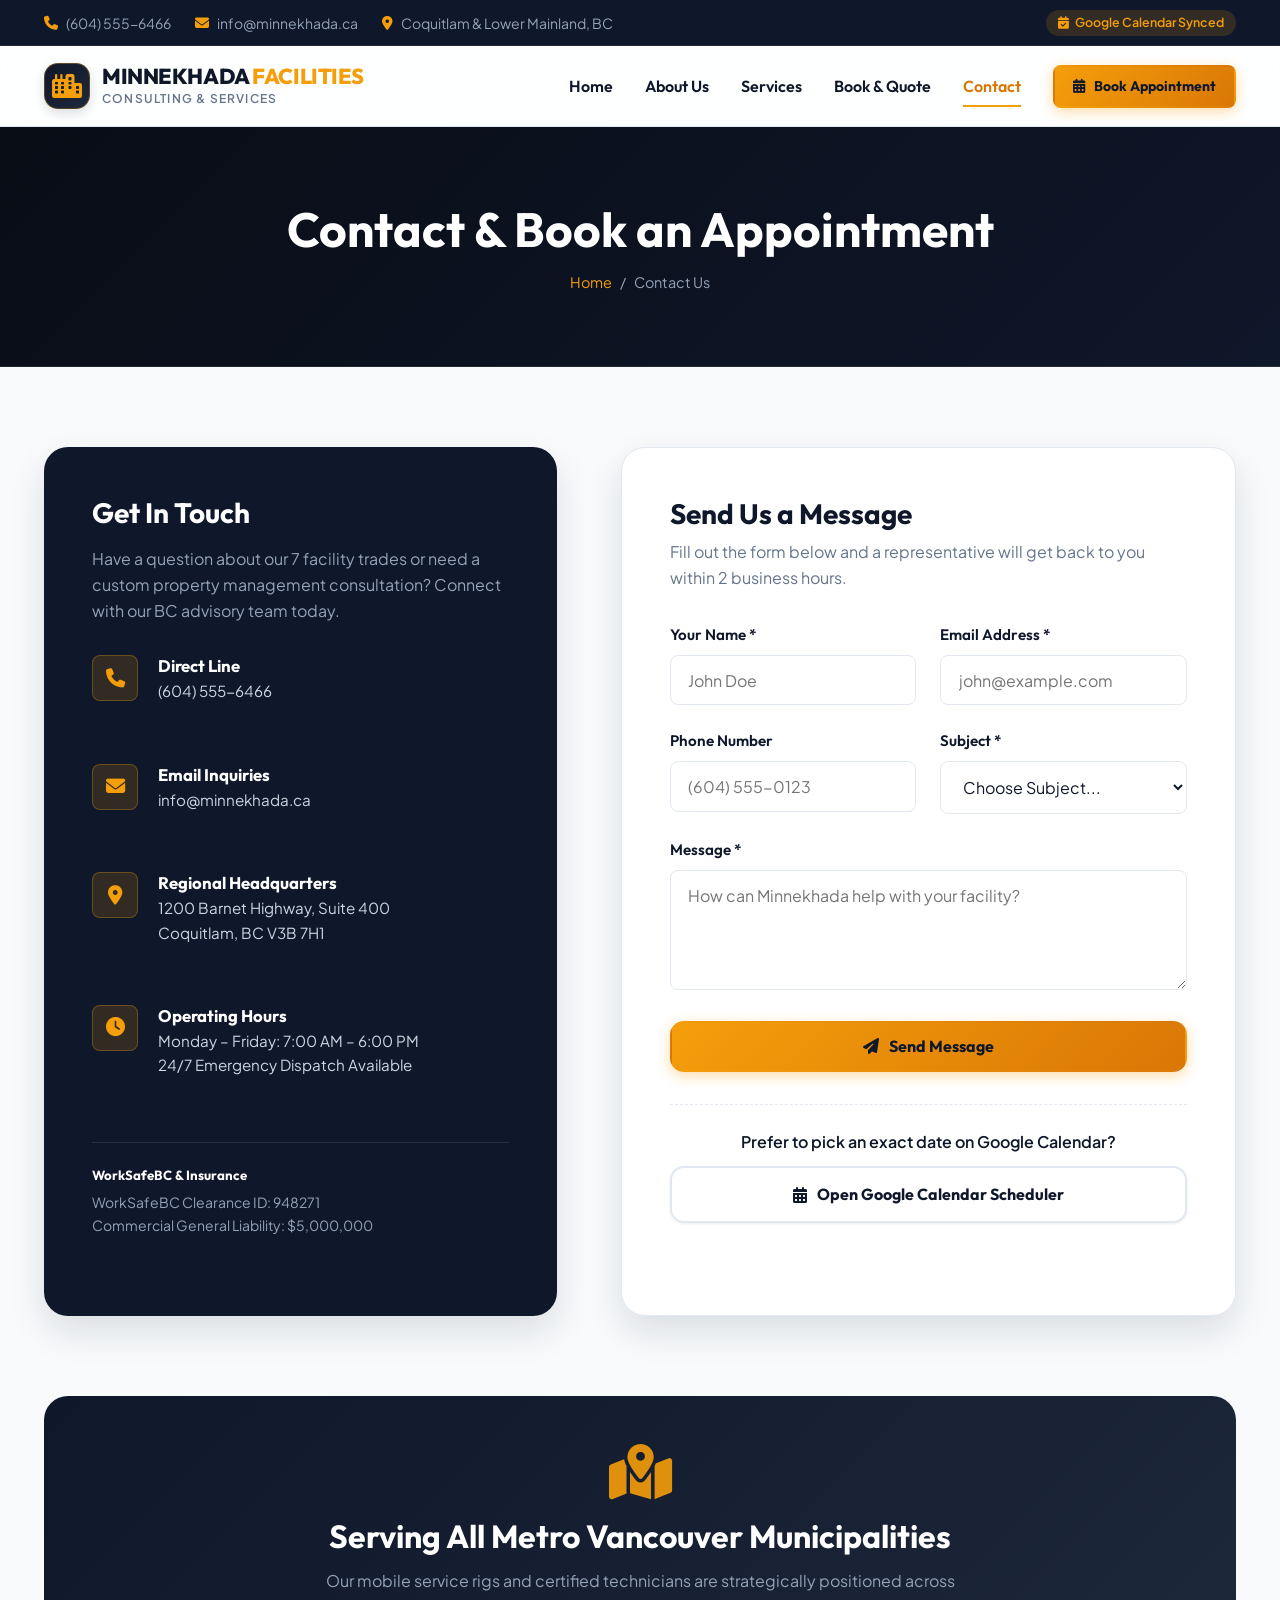
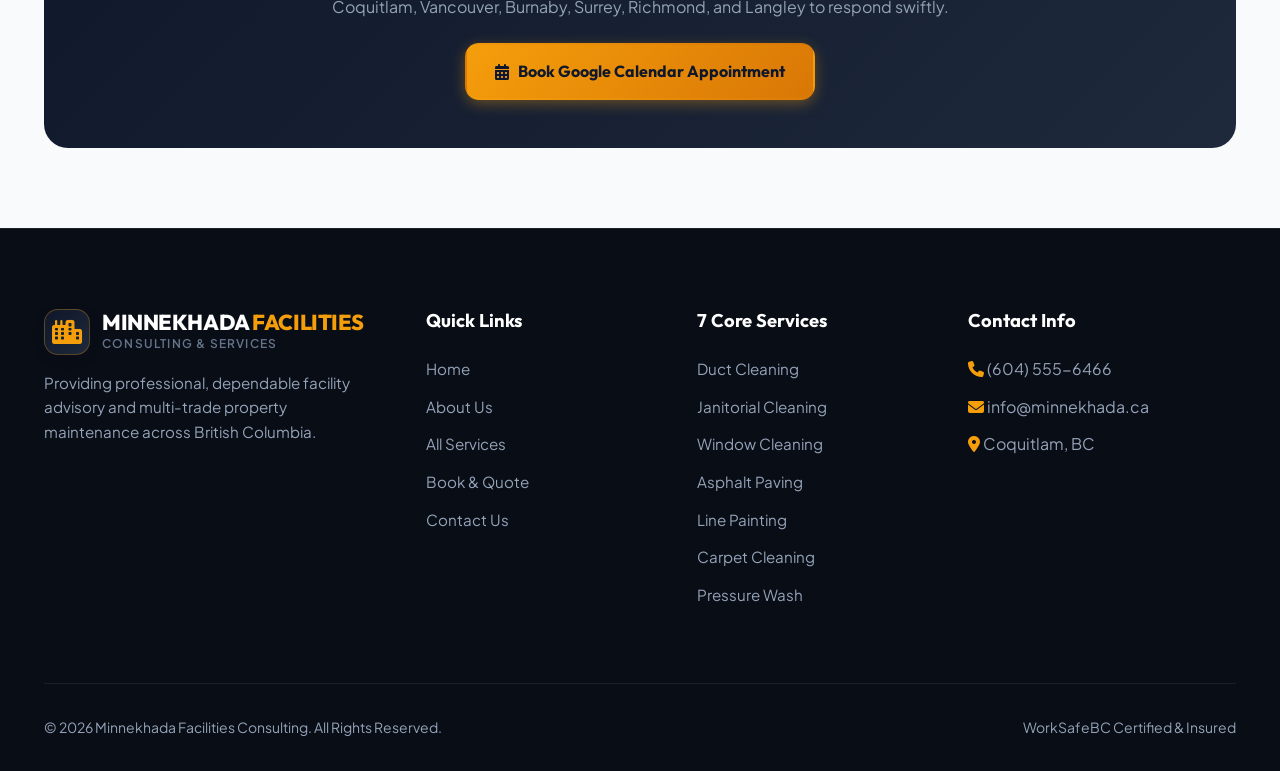
==== commit fc1eeab4: "Integrate live Google Calendar Appointment Scheduling widget into quote.html and contact.html" ====
--- a/contact.html
+++ b/contact.html
@@ -3,10 +3,13 @@
 <head>
   <meta charset="UTF-8">
   <meta name="viewport" content="width=device-width, initial-scale=1.0">
-  <title>Contact Us | Minnekhada Facilities Consulting</title>
-  <meta name="description" content="Contact Minnekhada Facilities Consulting for property management inquiries, service dispatch, or site consultations across Vancouver and the Lower Mainland.">
+  <title>Contact & Book Appointment | Minnekhada Facilities Consulting</title>
+  <meta name="description" content="Contact Minnekhada Facilities Consulting or book an appointment directly on our Google Calendar for property management inquiries across Vancouver & BC.">
   <link rel="stylesheet" href="https://cdnjs.cloudflare.com/ajax/libs/font-awesome/6.4.0/css/all.min.css">
   <link rel="stylesheet" href="css/styles.css">
+  <!-- Google Calendar Appointment Scheduling -->
+  <link href="https://calendar.google.com/calendar/scheduling-button-script.css" rel="stylesheet">
+  <script src="https://calendar.google.com/calendar/scheduling-button-script.js" async></script>
 </head>
 <body>
 
@@ -18,7 +21,7 @@
         <div class="top-info-item"><i class="fa-solid fa-envelope"></i> info@minnekhada.ca</div>
         <div class="top-info-item"><i class="fa-solid fa-location-dot"></i> Coquitlam & Lower Mainland, BC</div>
       </div>
-      <div class="top-badge"><i class="fa-solid fa-clock"></i> 24/7 Emergency Dispatch</div>
+      <div class="top-badge"><i class="fa-solid fa-calendar-check"></i> Google Calendar Synced</div>
     </div>
   </div>
 
@@ -37,9 +40,9 @@
         <a href="index.html" class="nav-link">Home</a>
         <a href="about.html" class="nav-link">About Us</a>
         <a href="services.html" class="nav-link">Services</a>
-        <a href="quote.html" class="nav-link">Request Quote</a>
+        <a href="quote.html" class="nav-link">Book & Quote</a>
         <a href="contact.html" class="nav-link active">Contact</a>
-        <a href="quote.html" class="btn btn-primary btn-sm">Get Instant Quote</a>
+        <a href="quote.html#gcal-section" class="btn btn-primary btn-sm"><i class="fa-solid fa-calendar-days"></i> Book Appointment</a>
       </nav>
 
       <button class="mobile-toggle" id="mobileToggle" aria-label="Toggle navigation menu">
@@ -51,7 +54,7 @@
   <!-- Page Banner -->
   <section class="page-banner">
     <div class="container">
-      <h1>Contact Our Facilities Team</h1>
+      <h1>Contact & Book an Appointment</h1>
       <div class="breadcrumb">
         <a href="index.html">Home</a> <span>/</span> <span>Contact Us</span>
       </div>
@@ -155,6 +158,11 @@
               <i class="fa-solid fa-paper-plane"></i> Send Message
             </button>
           </form>
+
+          <div style="margin-top: 2rem; padding-top: 1.5rem; border-top: 1px dashed var(--border-color); text-align: center;">
+            <p style="font-weight: 600; color: var(--primary); margin-bottom: 0.75rem;">Prefer to pick an exact date on Google Calendar?</p>
+            <a href="quote.html#gcal-section" class="btn btn-outline" style="width: 100%;"><i class="fa-solid fa-calendar-days"></i> Open Google Calendar Scheduler</a>
+          </div>
         </div>
 
       </div>
@@ -170,7 +178,7 @@
         <p style="max-width: 650px; margin: 0 auto 1.5rem; color: #94A3B8;">
           Our mobile service rigs and certified technicians are strategically positioned across Coquitlam, Vancouver, Burnaby, Surrey, Richmond, and Langley to respond swiftly.
         </p>
-        <a href="quote.html" class="btn btn-primary"><i class="fa-solid fa-calculator"></i> Schedule Site Visit & Quote</a>
+        <a href="quote.html#gcal-section" class="btn btn-primary"><i class="fa-solid fa-calendar-days"></i> Book Google Calendar Appointment</a>
       </div>
     </div>
   </section>
@@ -196,7 +204,7 @@
             <li><a href="index.html">Home</a></li>
             <li><a href="about.html">About Us</a></li>
             <li><a href="services.html">All Services</a></li>
-            <li><a href="quote.html">Request Quote</a></li>
+            <li><a href="quote.html">Book & Quote</a></li>
             <li><a href="contact.html">Contact Us</a></li>
           </ul>
         </div>
--- a/css/styles.css
+++ b/css/styles.css
@@ -301,14 +301,16 @@
 }
 
 .btn-outline-white {
-  background: transparent;
+  background: rgba(255, 255, 255, 0.1);
   border-color: rgba(255, 255, 255, 0.3);
   color: #FFFFFF;
+  backdrop-filter: blur(8px);
 }
 
 .btn-outline-white:hover {
   background: #FFFFFF;
   color: var(--primary);
+  border-color: #FFFFFF;
 }
 
 .btn-sm {
@@ -317,154 +319,175 @@
   border-radius: var(--radius-sm);
 }
 
-/* Hero Section */
-.hero {
+/* -------------------------------------------------------------------------- */
+/* Pegasus-Style Full-Bleed Hero Section                                     */
+/* -------------------------------------------------------------------------- */
+.hero-pegasus {
   position: relative;
-  background: linear-gradient(135deg, #090D16 0%, #0F172A 60%, #1E293B 100%);
-  color: #FFFFFF;
+  min-height: 680px;
+  background: url('../assets/hero.jpg') center/cover no-repeat;
+  display: flex;
+  align-items: center;
+  color: #FFFFFF;
+  overflow: hidden;
   padding: 5rem 0 6rem;
-  overflow: hidden;
-}
-
-.hero::before {
-  content: '';
+}
+
+.hero-overlay {
   position: absolute;
-  top: 0;
-  right: 0;
-  width: 60%;
-  height: 100%;
-  background: radial-gradient(circle at 70% 30%, rgba(245, 158, 11, 0.15) 0%, transparent 60%);
-  pointer-events: none;
-}
-
-.hero-grid {
-  display: grid;
-  grid-template-columns: 1.1fr 0.9fr;
-  gap: 3.5rem;
-  align-items: center;
-}
-
-.hero-tag {
+  inset: 0;
+  background: linear-gradient(135deg, rgba(9, 13, 22, 0.88) 0%, rgba(15, 23, 42, 0.8) 50%, rgba(9, 13, 22, 0.92) 100%);
+  z-index: 1;
+}
+
+.hero-pegasus .container {
+  position: relative;
+  z-index: 2;
+}
+
+.hero-center-content {
+  max-width: 860px;
+  margin: 0 auto;
+  text-align: center;
+}
+
+.hero-badge-pill {
   display: inline-flex;
   align-items: center;
-  gap: 0.5rem;
-  background: rgba(245, 158, 11, 0.15);
-  border: 1px solid rgba(245, 158, 11, 0.3);
+  gap: 0.6rem;
+  background: rgba(245, 158, 11, 0.2);
+  border: 1px solid rgba(245, 158, 11, 0.4);
   color: var(--accent);
-  padding: 0.4rem 1rem;
+  padding: 0.45rem 1.25rem;
   border-radius: var(--radius-full);
   font-size: 0.875rem;
   font-weight: 700;
-  margin-bottom: 1.25rem;
   text-transform: uppercase;
-  letter-spacing: 0.05em;
-}
-
-.hero-title {
-  font-size: 3.5rem;
+  letter-spacing: 0.08em;
+  margin-bottom: 1.5rem;
+  backdrop-filter: blur(8px);
+}
+
+.hero-pegasus-title {
+  font-size: 3.75rem;
   font-weight: 800;
   color: #FFFFFF;
-  line-height: 1.1;
-  margin-bottom: 1.25rem;
+  line-height: 1.12;
+  margin-bottom: 1.5rem;
   letter-spacing: -0.03em;
-}
-
-.hero-title span {
+  text-shadow: 0 4px 20px rgba(0, 0, 0, 0.5);
+}
+
+.hero-pegasus-title span {
   background: linear-gradient(135deg, #F59E0B 0%, #FBBF24 100%);
   -webkit-background-clip: text;
   -webkit-text-fill-color: transparent;
 }
 
-.hero-subtitle {
-  font-size: 1.15rem;
+.hero-pegasus-subtitle {
+  font-size: 1.25rem;
+  color: #E2E8F0;
+  margin: 0 auto 2.5rem;
+  max-width: 720px;
+  line-height: 1.6;
+  font-weight: 400;
+}
+
+.hero-pegasus-actions {
+  display: flex;
+  gap: 1.25rem;
+  justify-content: center;
+  flex-wrap: wrap;
+  margin-bottom: 3.5rem;
+}
+
+/* Quick Access Services Strip */
+.hero-services-bar {
+  background: rgba(15, 23, 42, 0.85);
+  backdrop-filter: blur(16px);
+  -webkit-backdrop-filter: blur(16px);
+  border: 1px solid rgba(255, 255, 255, 0.15);
+  border-radius: var(--radius-lg);
+  padding: 1.25rem 1.5rem;
+  box-shadow: 0 20px 40px rgba(0, 0, 0, 0.4);
+}
+
+.hero-services-title {
+  font-size: 0.8rem;
+  font-weight: 700;
+  text-transform: uppercase;
+  letter-spacing: 0.1em;
   color: #94A3B8;
-  margin-bottom: 2rem;
-  max-width: 580px;
-}
-
-.hero-actions {
-  display: flex;
-  gap: 1rem;
+  margin-bottom: 1rem;
+  text-align: center;
+}
+
+.hero-services-pills {
+  display: flex;
+  justify-content: center;
+  gap: 0.75rem;
   flex-wrap: wrap;
-  margin-bottom: 2.5rem;
-}
-
-.hero-features {
-  display: grid;
-  grid-template-columns: repeat(3, 1fr);
-  gap: 1rem;
-  padding-top: 2rem;
-  border-top: 1px solid rgba(255, 255, 255, 0.1);
-}
-
-.hero-feature-item {
+}
+
+.service-pill {
+  display: inline-flex;
+  align-items: center;
+  gap: 0.5rem;
+  background: rgba(255, 255, 255, 0.08);
+  border: 1px solid rgba(255, 255, 255, 0.15);
+  color: #F8FAFC;
+  padding: 0.5rem 1rem;
+  border-radius: var(--radius-full);
+  font-size: 0.875rem;
+  font-weight: 600;
+  transition: var(--transition);
+}
+
+.service-pill i {
+  color: var(--accent);
+  font-size: 0.95rem;
+}
+
+.service-pill:hover {
+  background: var(--accent);
+  color: var(--primary);
+  border-color: var(--accent);
+  transform: translateY(-3px);
+  box-shadow: 0 6px 16px rgba(245, 158, 11, 0.35);
+}
+
+.service-pill:hover i {
+  color: var(--primary);
+}
+
+/* Trust Badges Strip Below Hero */
+.trust-strip {
+  background: var(--primary);
+  border-bottom: 1px solid var(--border-dark);
+  padding: 1.25rem 0;
+  color: #94A3B8;
+}
+
+.trust-flex {
+  display: flex;
+  justify-content: space-around;
+  align-items: center;
+  flex-wrap: wrap;
+  gap: 1.5rem;
+}
+
+.trust-item {
   display: flex;
   align-items: center;
   gap: 0.6rem;
   font-size: 0.9rem;
+  font-weight: 600;
   color: #CBD5E1;
 }
 
-.hero-feature-item i {
+.trust-item i {
   color: var(--accent);
-}
-
-.hero-card-wrapper {
-  position: relative;
-}
-
-.hero-image-card {
-  position: relative;
-  border-radius: var(--radius-lg);
-  overflow: hidden;
-  box-shadow: 0 20px 40px rgba(0, 0, 0, 0.4);
-  border: 1px solid rgba(255, 255, 255, 0.1);
-}
-
-.hero-image-card img {
-  width: 100%;
-  height: 480px;
-  object-fit: cover;
-}
-
-.hero-floating-badge {
-  position: absolute;
-  bottom: -20px;
-  left: -20px;
-  background: var(--glass-dark);
-  backdrop-filter: blur(12px);
-  border: 1px solid rgba(255, 255, 255, 0.15);
-  border-radius: var(--radius-md);
-  padding: 1.25rem;
-  display: flex;
-  align-items: center;
-  gap: 1rem;
-  color: #FFFFFF;
-  box-shadow: var(--shadow-lg);
-}
-
-.badge-icon {
-  width: 48px;
-  height: 48px;
-  background: var(--accent);
-  color: var(--primary);
-  border-radius: 50%;
-  display: flex;
-  align-items: center;
-  justify-content: center;
-  font-size: 1.4rem;
-}
-
-.badge-text .stat {
-  font-family: var(--font-heading);
-  font-weight: 800;
-  font-size: 1.4rem;
-  line-height: 1;
-}
-
-.badge-text .label {
-  font-size: 0.8rem;
-  color: #94A3B8;
+  font-size: 1.1rem;
 }
 
 /* Section Header */
@@ -1268,9 +1291,8 @@
 
 /* Responsive */
 @media (max-width: 992px) {
-  .hero-grid, .why-grid, .contact-grid, .service-detail-item, .service-detail-item.reverse {
-    grid-template-columns: 1fr;
-    gap: 3rem;
+  .hero-pegasus-title {
+    font-size: 2.75rem;
   }
   
   .mobile-toggle {
@@ -1306,17 +1328,9 @@
   .footer-grid {
     grid-template-columns: 1fr 1fr;
   }
-
-  .hero-title {
-    font-size: 2.75rem;
-  }
 }
 
 @media (max-width: 640px) {
-  .hero-features {
-    grid-template-columns: 1fr;
-  }
-
   .form-row, .feature-box-grid, .stats-grid, .footer-grid {
     grid-template-columns: 1fr;
   }
@@ -1324,4 +1338,12 @@
   .quote-wrapper {
     padding: 1.5rem;
   }
-}
+
+  .hero-pegasus-title {
+    font-size: 2.25rem;
+  }
+
+  .hero-services-pills {
+    justify-content: flex-start;
+  }
+}
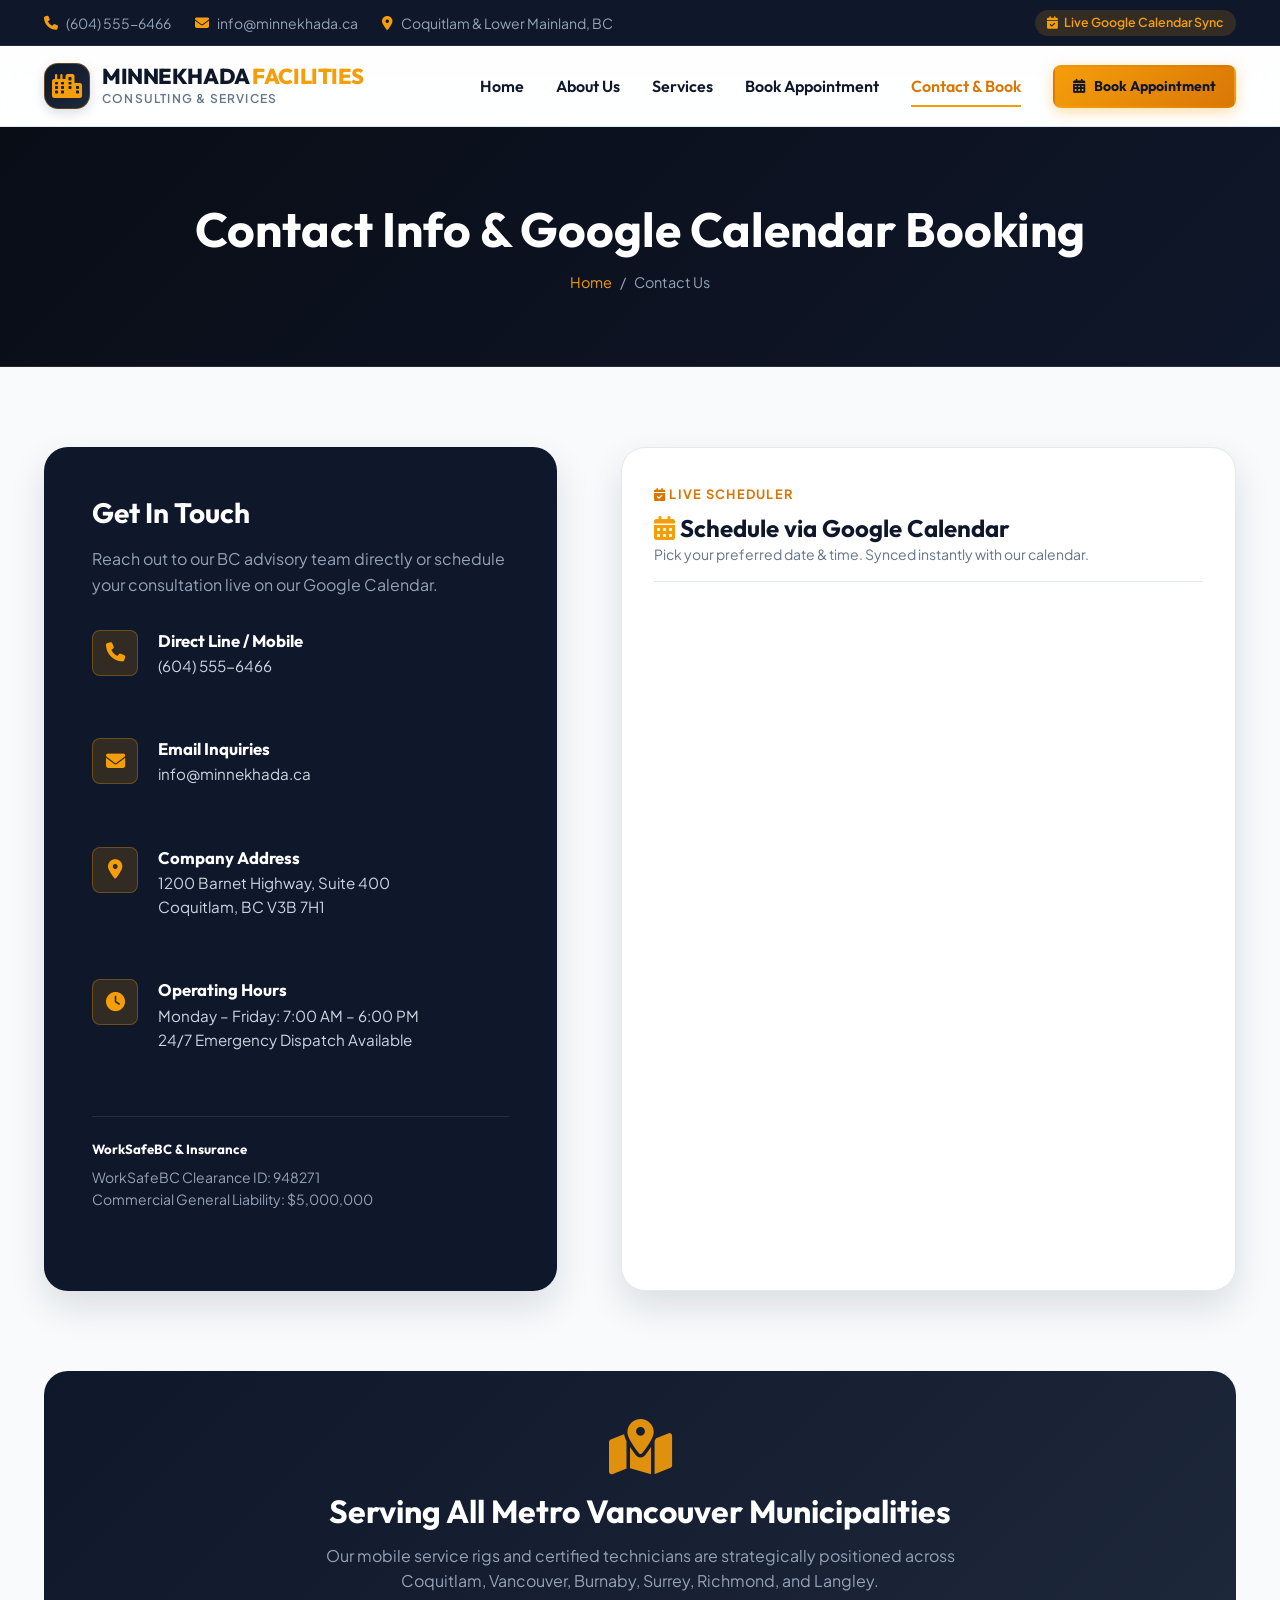
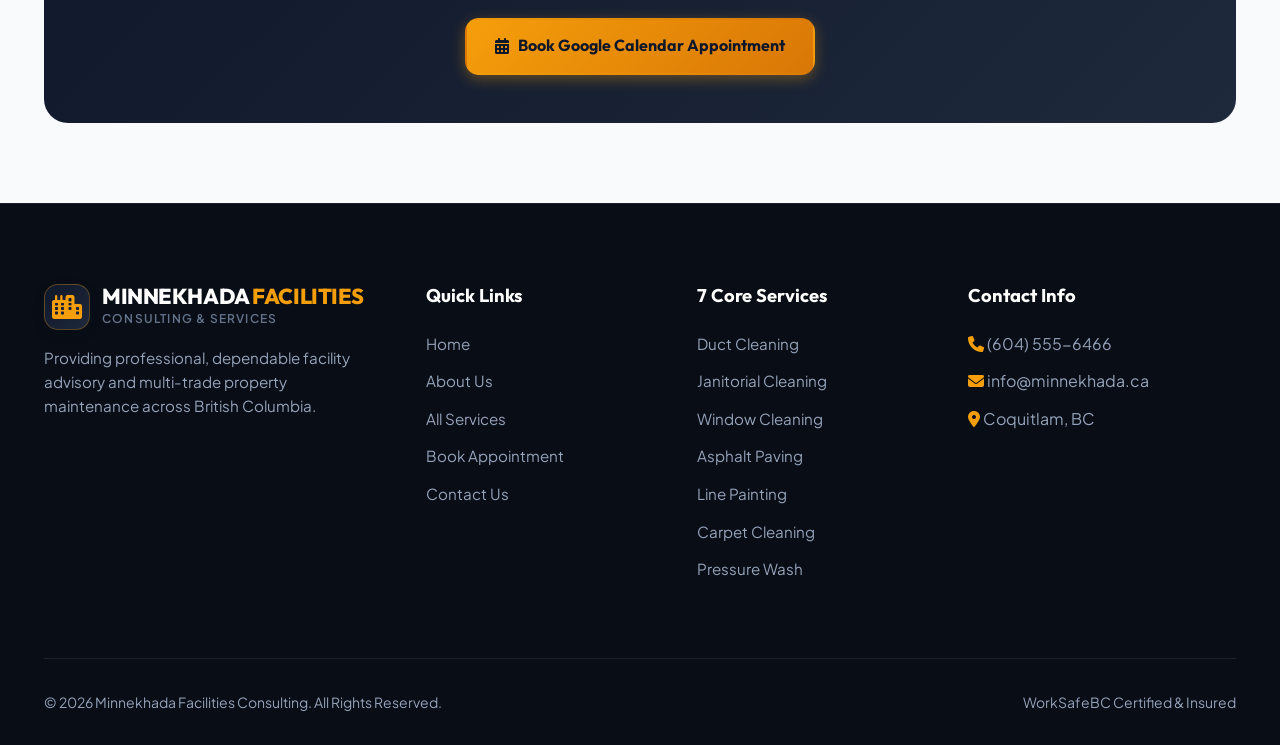
==== commit 2fc925fa: "Remove unhandled frontend Send Us a Message form; replace with live Google Calendar Scheduler alongs" ====
--- a/contact.html
+++ b/contact.html
@@ -4,7 +4,7 @@
   <meta charset="UTF-8">
   <meta name="viewport" content="width=device-width, initial-scale=1.0">
   <title>Contact & Book Appointment | Minnekhada Facilities Consulting</title>
-  <meta name="description" content="Contact Minnekhada Facilities Consulting or book an appointment directly on our Google Calendar for property management inquiries across Vancouver & BC.">
+  <meta name="description" content="Contact Minnekhada Facilities Consulting directly or schedule an appointment on our live Google Calendar for property management inquiries across Vancouver & BC.">
   <link rel="stylesheet" href="https://cdnjs.cloudflare.com/ajax/libs/font-awesome/6.4.0/css/all.min.css">
   <link rel="stylesheet" href="css/styles.css">
   <!-- Google Calendar Appointment Scheduling -->
@@ -21,7 +21,7 @@
         <div class="top-info-item"><i class="fa-solid fa-envelope"></i> info@minnekhada.ca</div>
         <div class="top-info-item"><i class="fa-solid fa-location-dot"></i> Coquitlam & Lower Mainland, BC</div>
       </div>
-      <div class="top-badge"><i class="fa-solid fa-calendar-check"></i> Google Calendar Synced</div>
+      <div class="top-badge"><i class="fa-solid fa-calendar-check"></i> Live Google Calendar Sync</div>
     </div>
   </div>
 
@@ -40,9 +40,9 @@
         <a href="index.html" class="nav-link">Home</a>
         <a href="about.html" class="nav-link">About Us</a>
         <a href="services.html" class="nav-link">Services</a>
-        <a href="quote.html" class="nav-link">Book & Quote</a>
-        <a href="contact.html" class="nav-link active">Contact</a>
-        <a href="quote.html#gcal-section" class="btn btn-primary btn-sm"><i class="fa-solid fa-calendar-days"></i> Book Appointment</a>
+        <a href="quote.html" class="nav-link">Book Appointment</a>
+        <a href="contact.html" class="nav-link active">Contact & Book</a>
+        <a href="#gcal-booking" class="btn btn-primary btn-sm"><i class="fa-solid fa-calendar-days"></i> Book Appointment</a>
       </nav>
 
       <button class="mobile-toggle" id="mobileToggle" aria-label="Toggle navigation menu">
@@ -54,27 +54,27 @@
   <!-- Page Banner -->
   <section class="page-banner">
     <div class="container">
-      <h1>Contact & Book an Appointment</h1>
+      <h1>Contact Info & Google Calendar Booking</h1>
       <div class="breadcrumb">
         <a href="index.html">Home</a> <span>/</span> <span>Contact Us</span>
       </div>
     </div>
   </section>
 
-  <!-- Contact Section -->
-  <section class="contact-section">
+  <!-- Contact & Google Calendar Section -->
+  <section class="contact-section" id="gcal-booking">
     <div class="container">
       <div class="contact-grid">
 
-        <!-- Contact Info Box -->
+        <!-- 1. Contact Info Card (Mobile, Email, Address, Hours) -->
         <div class="contact-info-card">
           <h3>Get In Touch</h3>
-          <p>Have a question about our 7 facility trades or need a custom property management consultation? Connect with our BC advisory team today.</p>
+          <p>Reach out to our BC advisory team directly or schedule your consultation live on our Google Calendar.</p>
 
           <div class="info-item">
             <div class="info-icon"><i class="fa-solid fa-phone"></i></div>
             <div class="info-text">
-              <h5>Direct Line</h5>
+              <h5>Direct Line / Mobile</h5>
               <p><a href="tel:6045556466">(604) 555-6466</a></p>
             </div>
           </div>
@@ -90,7 +90,7 @@
           <div class="info-item">
             <div class="info-icon"><i class="fa-solid fa-location-dot"></i></div>
             <div class="info-text">
-              <h5>Regional Headquarters</h5>
+              <h5>Company Address</h5>
               <p>1200 Barnet Highway, Suite 400<br>Coquitlam, BC V3B 7H1</p>
             </div>
           </div>
@@ -109,60 +109,24 @@
           </div>
         </div>
 
-        <!-- Contact Form Box -->
-        <div style="background: #FFFFFF; padding: 3rem; border-radius: var(--radius-lg); border: 1px solid var(--border-color); box-shadow: var(--shadow-lg);">
-          <h3 style="font-size: 1.75rem; color: var(--primary); margin-bottom: 0.5rem;">Send Us a Message</h3>
-          <p style="color: var(--text-muted); margin-bottom: 2rem;">Fill out the form below and a representative will get back to you within 2 business hours.</p>
-
-          <div id="contactSuccessMessage" style="display: none; background: #D1FAE5; border: 1px solid #10B981; color: #065F46; padding: 1.25rem; border-radius: var(--radius-sm); margin-bottom: 1.5rem;">
-            <i class="fa-solid fa-circle-check"></i> Thank you! Your message has been sent successfully. We will contact you shortly.
-          </div>
-
-          <form id="contactForm">
-            <div class="form-row">
-              <div class="form-group">
-                <label class="form-label" for="contactName">Your Name *</label>
-                <input type="text" class="form-control" id="contactName" placeholder="John Doe" required>
-              </div>
-
-              <div class="form-group">
-                <label class="form-label" for="contactEmail">Email Address *</label>
-                <input type="email" class="form-control" id="contactEmail" placeholder="john@example.com" required>
-              </div>
-            </div>
-
-            <div class="form-row">
-              <div class="form-group">
-                <label class="form-label" for="contactPhone">Phone Number</label>
-                <input type="tel" class="form-control" id="contactPhone" placeholder="(604) 555-0123">
-              </div>
-
-              <div class="form-group">
-                <label class="form-label" for="contactSubject">Subject *</label>
-                <select class="form-control" id="contactSubject" required>
-                  <option value="">Choose Subject...</option>
-                  <option value="General Inquiry">General Inquiry</option>
-                  <option value="Strata Maintenance Proposal">Strata Maintenance Proposal</option>
-                  <option value="Commercial Contract Request">Commercial Contract Request</option>
-                  <option value="Urgent Dispatch Request">Urgent Dispatch Request</option>
-                </select>
-              </div>
-            </div>
-
-            <div class="form-group">
-              <label class="form-label" for="contactMessage">Message *</label>
-              <textarea class="form-control" id="contactMessage" placeholder="How can Minnekhada help with your facility?" required></textarea>
-            </div>
-
-            <button type="submit" class="btn btn-primary" style="width: 100%;">
-              <i class="fa-solid fa-paper-plane"></i> Send Message
-            </button>
-          </form>
-
-          <div style="margin-top: 2rem; padding-top: 1.5rem; border-top: 1px dashed var(--border-color); text-align: center;">
-            <p style="font-weight: 600; color: var(--primary); margin-bottom: 0.75rem;">Prefer to pick an exact date on Google Calendar?</p>
-            <a href="quote.html#gcal-section" class="btn btn-outline" style="width: 100%;"><i class="fa-solid fa-calendar-days"></i> Open Google Calendar Scheduler</a>
-          </div>
+        <!-- 2. Live Embedded Google Calendar Scheduler -->
+        <div style="background: #FFFFFF; padding: 2rem; border-radius: var(--radius-lg); border: 1px solid var(--border-color); box-shadow: var(--shadow-lg);">
+          <div style="display: flex; align-items: center; justify-content: space-between; padding-bottom: 1rem; margin-bottom: 1.25rem; border-bottom: 1px solid var(--border-color); flex-wrap: wrap; gap: 1rem;">
+            <div>
+              <span class="section-tag" style="font-size: 0.8rem;"><i class="fa-solid fa-calendar-check"></i> Live Scheduler</span>
+              <h3 style="font-size: 1.5rem; color: var(--primary);"><i class="fa-solid fa-calendar-days" style="color: var(--accent);"></i> Schedule via Google Calendar</h3>
+              <p style="font-size: 0.875rem; color: var(--text-muted); margin: 0;">Pick your preferred date & time. Synced instantly with our calendar.</p>
+            </div>
+            <div id="gcalContactButton"></div>
+          </div>
+
+          <!-- Embedded Google Calendar Widget -->
+          <iframe 
+            src="https://calendar.google.com/calendar/appointments/schedules/AcZssZ31hb2TP_1xX5IrJDCz7WxdxoqGKASNXcRiqN1lvHqi9Ah3EK5aXuQItv19ms6fFqJwtNkgmB2J?gv=true" 
+            style="border: 0; width: 100%; height: 620px; border-radius: var(--radius-sm);" 
+            frameborder="0"
+            title="Minnekhada Google Calendar Appointment Scheduling">
+          </iframe>
         </div>
 
       </div>
@@ -176,9 +140,9 @@
         <i class="fa-solid fa-map-location-dot" style="font-size: 3.5rem; color: var(--accent); margin-bottom: 1rem; opacity: 0.9;"></i>
         <h3 style="color: #FFFFFF; font-size: 2rem; margin-bottom: 0.75rem;">Serving All Metro Vancouver Municipalities</h3>
         <p style="max-width: 650px; margin: 0 auto 1.5rem; color: #94A3B8;">
-          Our mobile service rigs and certified technicians are strategically positioned across Coquitlam, Vancouver, Burnaby, Surrey, Richmond, and Langley to respond swiftly.
+          Our mobile service rigs and certified technicians are strategically positioned across Coquitlam, Vancouver, Burnaby, Surrey, Richmond, and Langley.
         </p>
-        <a href="quote.html#gcal-section" class="btn btn-primary"><i class="fa-solid fa-calendar-days"></i> Book Google Calendar Appointment</a>
+        <a href="#gcal-booking" class="btn btn-primary"><i class="fa-solid fa-calendar-days"></i> Book Google Calendar Appointment</a>
       </div>
     </div>
   </section>
@@ -204,7 +168,7 @@
             <li><a href="index.html">Home</a></li>
             <li><a href="about.html">About Us</a></li>
             <li><a href="services.html">All Services</a></li>
-            <li><a href="quote.html">Book & Quote</a></li>
+            <li><a href="quote.html">Book Appointment</a></li>
             <li><a href="contact.html">Contact Us</a></li>
           </ul>
         </div>
@@ -239,6 +203,22 @@
     </div>
   </footer>
 
+  <!-- Google Calendar Scheduling Button Auto-Load -->
+  <script>
+  (function() {
+    window.addEventListener('load', function() {
+      if (window.calendar && window.calendar.schedulingButton) {
+        calendar.schedulingButton.load({
+          url: 'https://calendar.google.com/calendar/appointments/schedules/AcZssZ31hb2TP_1xX5IrJDCz7WxdxoqGKASNXcRiqN1lvHqi9Ah3EK5aXuQItv19ms6fFqJwtNkgmB2J?gv=true',
+          color: '#F59E0B',
+          label: 'Book Google Calendar Appointment',
+          target: document.getElementById('gcalContactButton') || document.body,
+        });
+      }
+    });
+  })();
+  </script>
+
   <script src="js/main.js"></script>
 </body>
 </html>
